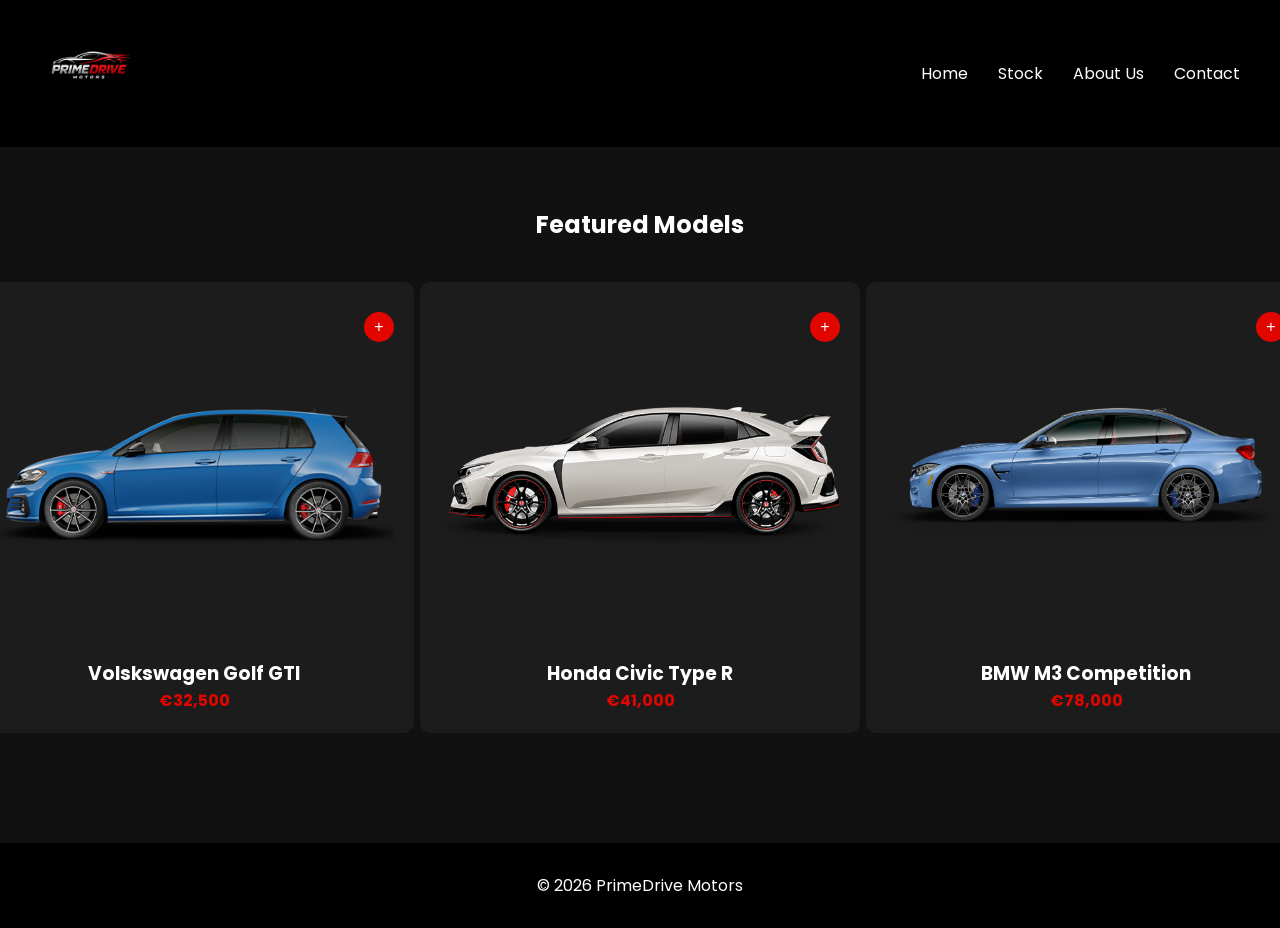
==== PrimeDriveMotors/PrimeDriveMotors-main/PrimeDriveMotors/index.html @ 5ed5bc42 "Add files via upload" ====
<!doctype html>
<html lang="en">
  <head>
    <meta charset="UTF-8" />
    <meta name="viewport" content="width=device-width, initial-scale=1.0" />
    <title>PrimeDrive Motors</title>
    <link rel="stylesheet" href="css/style.css" />
    <link
      href="https://fonts.googleapis.com/css2?family=Poppins:wght@300;400;600&display=swap"
      rel="stylesheet"
    />
  </head>
  <body>
    <header>
      <nav>
        <a href="index.html" class="logo">
          <img src="images/primedrive-logo.png" alt="PrimeDrive Motors" />
        </a>
        <ul>
          <li><a href="index.html">Home</a></li>
          <li><a href="stock.html">Stock</a></li>
          <li><a href="about.html">About Us</a></li>
          <li><a href="contact.html">Contact</a></li>
        </ul>
      </nav>
    </header>

    <section class="featured">
      <h2>Featured Models</h2>

      <div class="car-grid">
        <div class="car-card">
          <a href="contact.html">
            <img src="images/golfgit.png" alt="Golf GTI" />
          </a>

          <h3>Volskswagen Golf GTI</h3>
          <p class="price">€32,500</p>

            <button class="more-btn">+</button>
          
        </div>

        <div class="car-card">
          <a href="contact.html">
            <img src="images/typer.png" alt="Honda Type R" />
          </a>

          <h3>Honda Civic Type R</h3>
          <p class="price">€41,000</p>

          <button class="more-btn">+</button>
        </div>

        <div class="car-card">
          <a href="contact.html">
            <img src="images/m3.png" alt="BMW M3" />
          </a>

          <h3>BMW M3 Competition</h3>
          <p class="price">€78,000</p>
          
            <button class="more-btn">+</button>
          
        </div>
      </div>
    </section>

    <footer>
      <p>© 2026 PrimeDrive Motors</p>
    </footer>
  </body>
</html>
---- PrimeDriveMotors/PrimeDriveMotors-main/PrimeDriveMotors/css/style.css ----
/* RESET */
*{
    margin:0;
    padding:0;
    box-sizing:border-box;
}

/* BODY */

body{
    font-family: 'Poppins', sans-serif;
    background-color:#111;
    color:white;
}

/* NAVBAR */

header{
    background:#000;
    padding:20px 40px;
}

nav{
    display:flex;
    justify-content:space-between;
    align-items:center;
}

nav h1{
    font-size:24px;
}

nav ul{
    list-style:none;
    display:flex;
    gap:30px;
}

nav a{
    text-decoration:none;
    color:white;
    font-size:16px;
}

nav a:hover{
    color:#e10600;
}

/* FEATURED SECTION */

.featured{
    padding:60px;
}

.featured h2{
    text-align:center;
    margin-bottom:40px;
}

/* GRID */

.car-grid{
    display:grid;
    grid-template-columns:repeat(3,1fr);
    gap:30px;
}

/* CAR CARD */

.car-card{
    background:#1c1c1c;
    padding:20px;
    border-radius:10px;
    text-align:center;
    transition:0.3s;
}

.car-card img{
    width:100%;
    height:350px;
    object-fit:contain;
}

.car-card:hover{
    transform:scale(1.05);
    box-shadow:0 0 20px rgba(0,0,0,0.8);
}

/* PRICE */

.car-card p{
    color:#e10600;
    font-weight:bold;
}

/* FOOTER */

footer{
    text-align:center;
    padding:30px;
    background:#000;
    margin-top:50px;
}

/* LOGO */

.logo img{
    height: 100px;
}

/* CAR GRID */

.car-grid{
    display:grid;
    justify-content: center;
    gap: 6px;
    flex-wrap: wrap;
}

/* CAR CARD */

.car-card{
    
    background: #1c1c1c;
    padding: 20px;
    border-radius: 10px;
    text-align: center;
    transition: 0.3s;
    position: relative;
}

/* CAR IMAGE */

.car-card img{
    width: 400px;
    border-radius:8px;
    transition: 0.3s;
}

/* PRICE */

.price{
    color:#e10600;
    font-weight:bold;
    margin-top: 5px 0;
}

/* MORE BUTTON */

.more-btn{
    position: absolute;
    top: 20px;
    right: 20px;

    background:#e10600;
    border:none;
    color:white;
    font-size:16px;
    width:30px;
    height:30px;
    border-radius:50%;
    cursor:pointer;
    margin-top:10px;
    transition:0.3s;
}

.more-btn:hover{
    background: white;
    color: #e10600;
}

/* HOVER EFFECT */

.car-card:hover{
    transform:scale(1.05);
    box-shadow:0 0 20px rgba(0,0,0,0.8);
}

/* HOVER ANIMATION */

.car-card:hover img{
transform:scale(1.1);
}
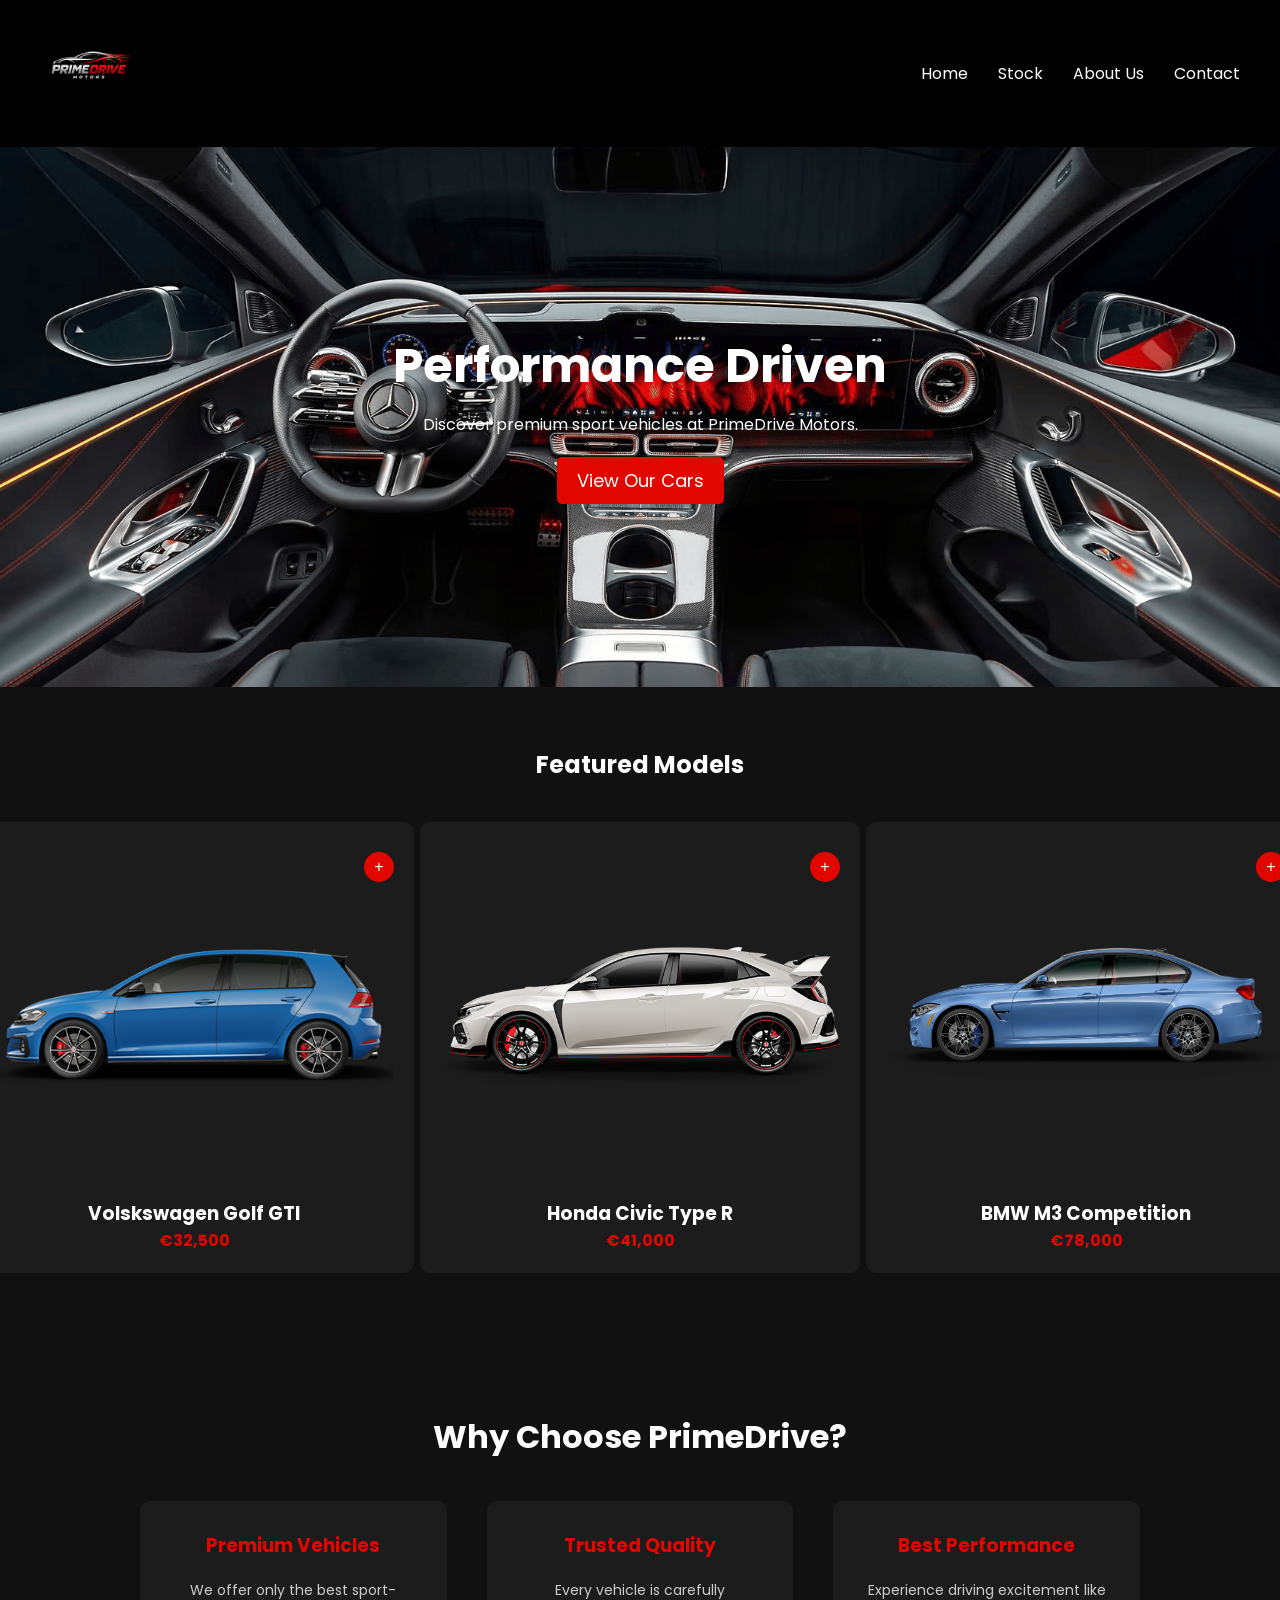
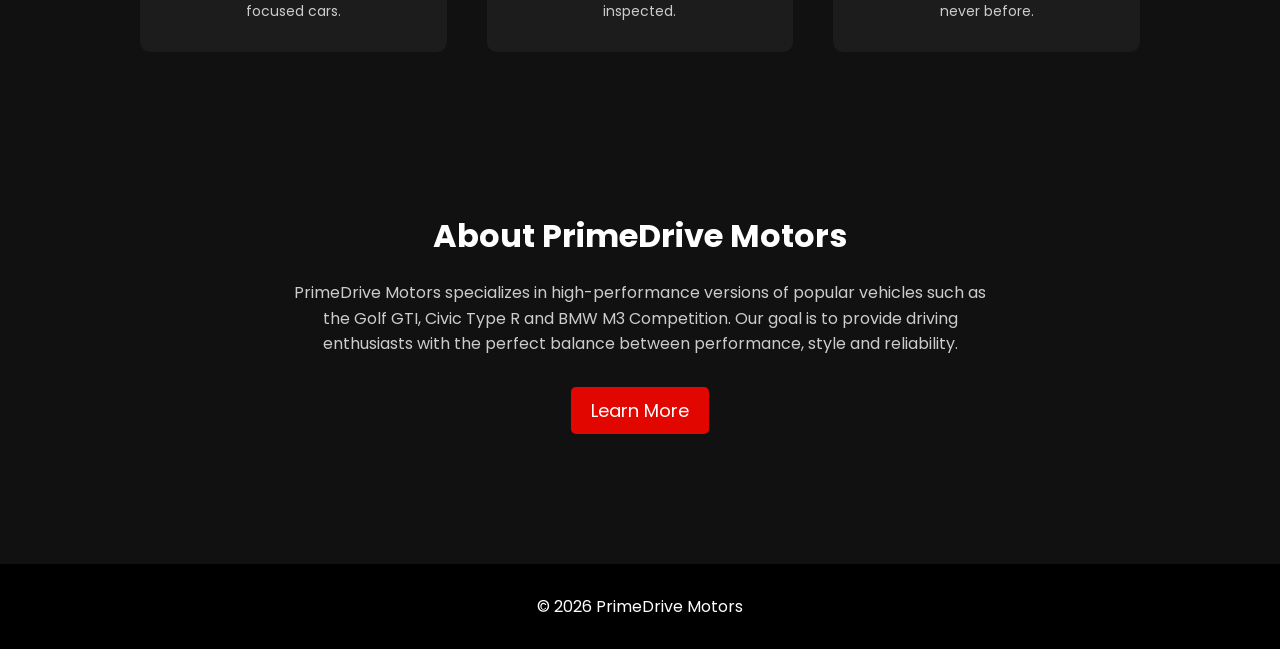
==== commit a1633699: "Add files via upload" ====
--- a/PrimeDriveMotors/PrimeDriveMotors-main/PrimeDriveMotors/index.html
+++ b/PrimeDriveMotors/PrimeDriveMotors-main/PrimeDriveMotors/index.html
@@ -24,6 +24,14 @@
         </ul>
       </nav>
     </header>
+
+    <section class="hero">
+      <div class="hero-content">
+        <h2>Performance Driven</h2>
+        <p>Discover premium sport vehicles at PrimeDrive Motors.</p>
+        <a href="stock.html" class="hero-btn">View Our Cars</a>
+      </div>
+    </section>
 
     <section class="featured">
       <h2>Featured Models</h2>
@@ -66,8 +74,47 @@
       </div>
     </section>
 
-    <footer>
+    <section class="why">
+
+<h2>Why Choose PrimeDrive?</h2>
+
+<div class="why-grid">
+
+<div>
+<h3>Premium Vehicles</h3>
+<p>We offer only the best sport-focused cars.</p>
+</div>
+
+<div>
+<h3>Trusted Quality</h3>
+<p>Every vehicle is carefully inspected.</p>
+</div>
+
+<div>
+<h3>Best Performance</h3>
+<p>Experience driving excitement like never before.</p>
+</div>
+
+</div>
+
+</section>
+
+    <section class="about-preview">
+
+<h2>About PrimeDrive Motors</h2>
+
+<p>
+PrimeDrive Motors specializes in high-performance versions of popular vehicles such as the Golf GTI, Civic Type R and BMW M3 Competition. Our goal is to provide driving enthusiasts with the perfect balance between performance, style and reliability.
+</p>
+
+<a href="about.html" class="hero-btn">Learn More</a>
+
+</section>
+    
+  </body>
+
+  <footer>
       <p>© 2026 PrimeDrive Motors</p>
     </footer>
-  </body>
+
 </html>
--- a/PrimeDriveMotors/PrimeDriveMotors-main/PrimeDriveMotors/css/style.css
+++ b/PrimeDriveMotors/PrimeDriveMotors-main/PrimeDriveMotors/css/style.css
@@ -180,4 +180,104 @@
 
 .car-card:hover img{
 transform:scale(1.1);
-}+}
+
+/* HERO SECTION */
+
+.hero{
+    height: 60vh;
+    background: url('../images/hero.png') center/cover no-repeat;
+    display: flex;
+    flex-direction: column;
+    justify-content: center;
+    align-items: center;
+    text-align: center;
+}
+
+.hero h2{
+    font-size: 48px;
+    margin-bottom: 10px;
+}
+
+.hero p{
+    margin-bottom: 20px;
+}
+
+.hero-btn{
+    background:#e10600;
+    color:white;
+    padding: 10px 20px;
+    text-decoration:none;
+    font-size:18px;
+    border-radius:5px;
+    transition:0.3s;
+    display: inline-block;
+}
+
+/* WHY CHOOSE SECTION */
+
+.why{
+    padding: 80px 40px;
+    text-align: center;
+}
+
+.why h2{
+    font-size: 32px;
+    margin-bottom: 40px;
+}
+
+.why-grid{
+    display: grid;
+    grid-template-columns: repeat(3, 1fr);
+    gap: 40px;
+    max-width: 1000px;
+    margin: 0 auto;
+}
+
+.why-grid div{
+    background: #1c1c1c;
+    padding: 30px;
+    border-radius: 10px;
+    transition: 0.3s;
+}
+
+.why-grid div:hover{
+    transform: scale(-5px);
+    box-shadow: 0 0 20px rgba(0,0,0,0.6);
+}
+
+.why-grid h3{
+    margin-bottom: 20px;
+    color: #e10600;
+}
+
+.why-grid p{
+    font-size: 14px;
+    color: #ccc;
+}
+/* ABOUT SECTION */
+
+.about-preview{
+    padding:80px 40px;
+    text-align: center;
+    max-width: 800px;
+    margin:  auto;
+}
+
+.about-preview h2{
+    font-size: 32px;
+    margin-bottom: 20px;
+}
+
+.about-preview p{
+    color: #ccc;
+    line-height: 1.6;
+    margin-bottom: 30px;
+}
+
+.about-preview a:hover{
+    background-color: #b80000;
+}
+
+
+
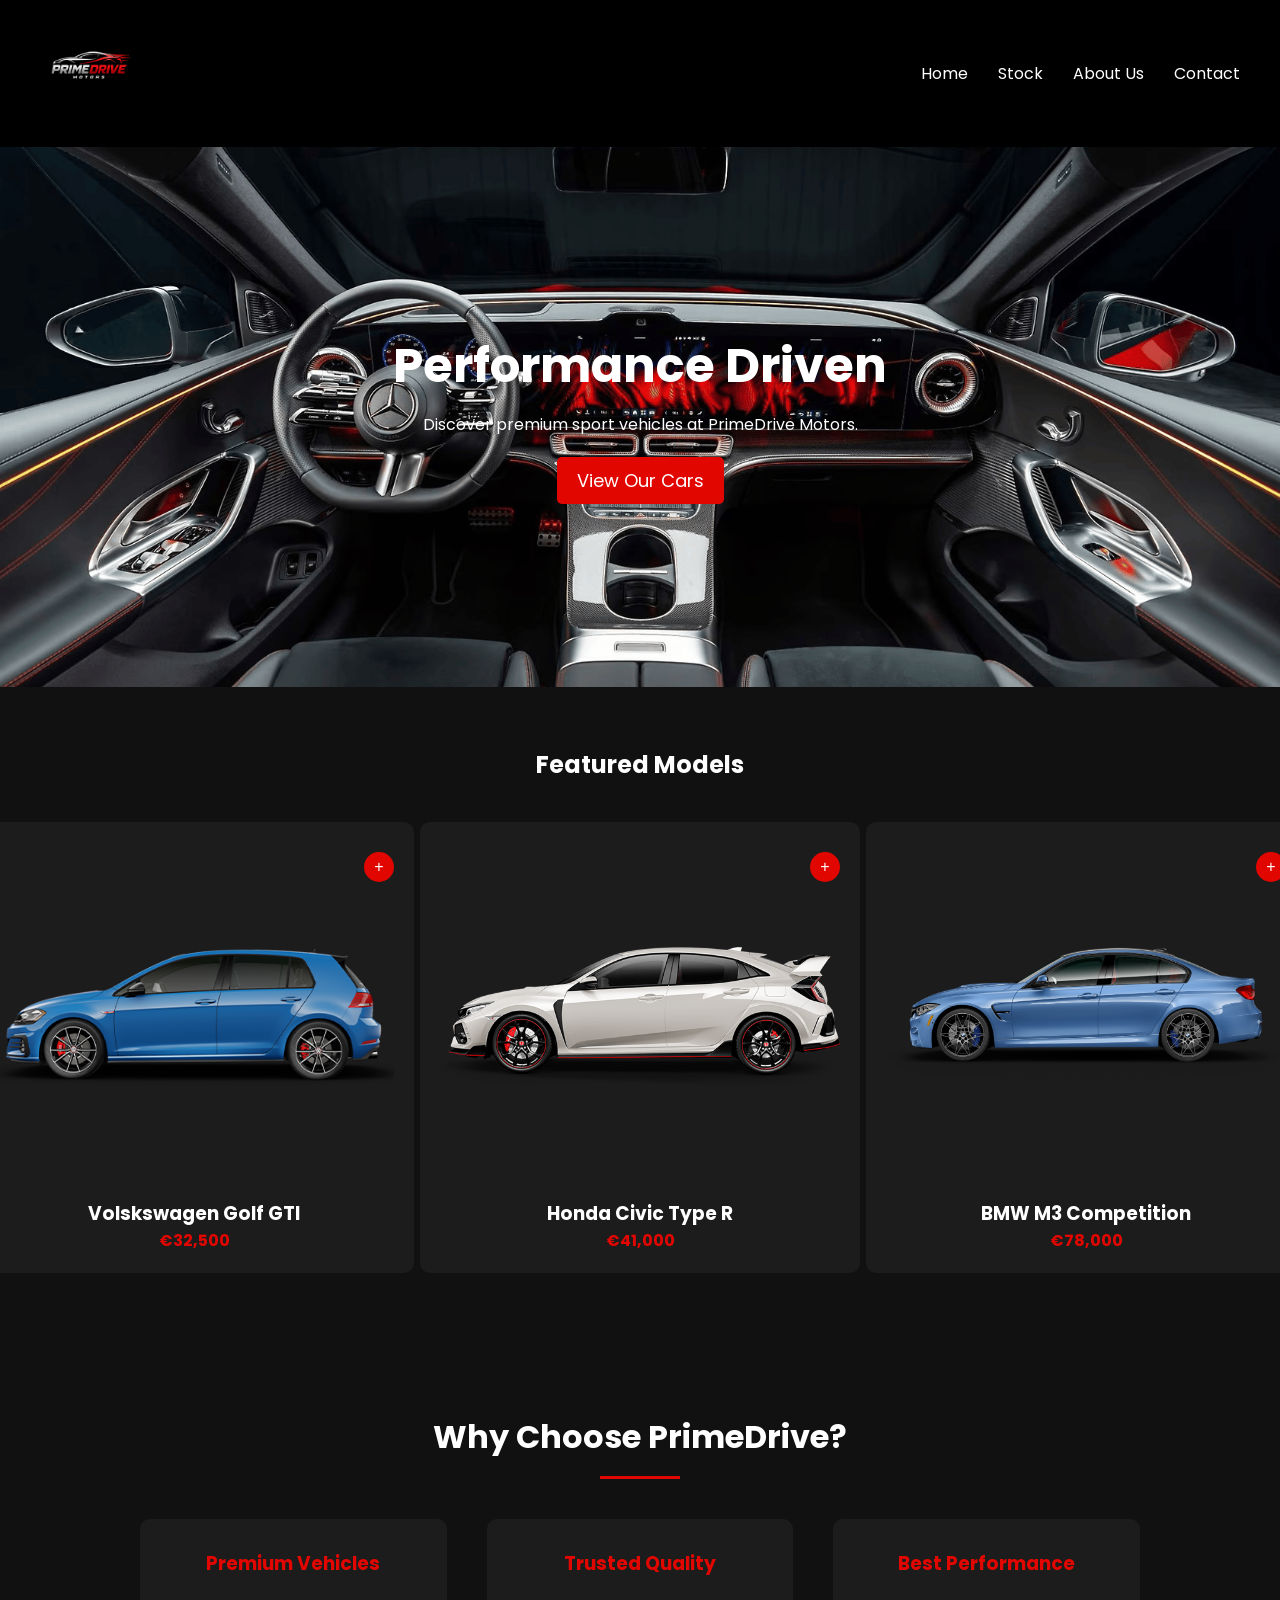
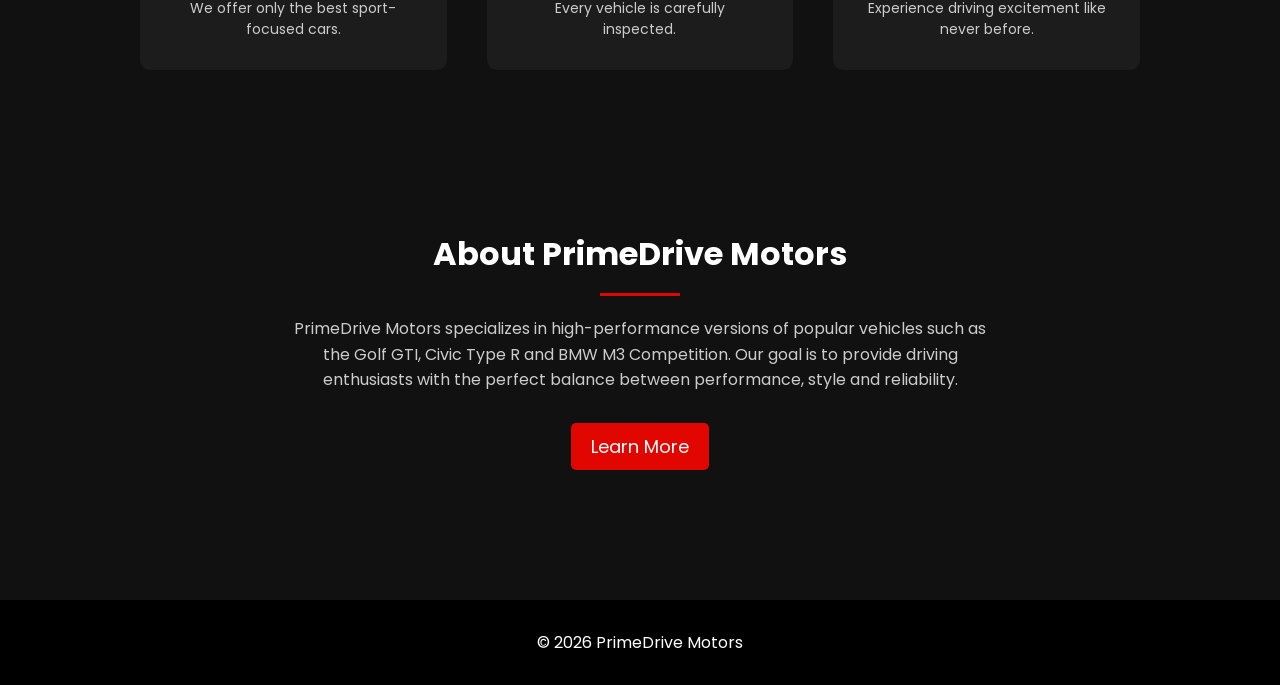
==== commit e775c874: "Add files via upload" ====
--- a/PrimeDriveMotors/PrimeDriveMotors-main/PrimeDriveMotors/index.html
+++ b/PrimeDriveMotors/PrimeDriveMotors-main/PrimeDriveMotors/index.html
@@ -76,7 +76,7 @@
 
     <section class="why">
 
-<h2>Why Choose PrimeDrive?</h2>
+<h2 class="section-title">Why Choose PrimeDrive?</h2>
 
 <div class="why-grid">
 
@@ -101,7 +101,7 @@
 
     <section class="about-preview">
 
-<h2>About PrimeDrive Motors</h2>
+<h2 class="section-title">About PrimeDrive Motors</h2>
 
 <p>
 PrimeDrive Motors specializes in high-performance versions of popular vehicles such as the Golf GTI, Civic Type R and BMW M3 Competition. Our goal is to provide driving enthusiasts with the perfect balance between performance, style and reliability.
--- a/PrimeDriveMotors/PrimeDriveMotors-main/PrimeDriveMotors/css/style.css
+++ b/PrimeDriveMotors/PrimeDriveMotors-main/PrimeDriveMotors/css/style.css
@@ -279,5 +279,309 @@
     background-color: #b80000;
 }
 
-
-
+/* STOCK PAGE */
+
+.stock{
+    padding:80px 40px;
+    text-align:center;
+}
+
+.stock h2{
+    font-size:32px;
+    margin-bottom:50px;
+}
+
+/* GRID DOS CARROS */
+
+.stock .car-grid{
+    display:grid;
+    grid-template-columns:repeat(auto-fit, minmax(280px,1fr));
+    gap:40px;
+    max-width:1200px;
+    margin:auto;
+}
+
+/* CARD */
+
+.stock .car-card{
+    background:#1c1c1c;
+    padding:20px;
+    border-radius:10px;
+    text-align:center;
+    transition:0.3s;
+    position:relative;
+}
+
+/* IMAGEM */
+
+.stock .car-card img{
+    width:100%;
+    height:220px;
+    object-fit:contain;
+    transition:0.3s;
+}
+
+/* CAR NAME */
+
+.stock .car-card h3{
+    margin-top:15px;
+    font-size:18px;
+}
+
+/* PRICE */
+
+.stock .price{
+    color:#e10600;
+    font-weight:bold;
+    margin:10px 0;
+}
+
+/* STOCK PAGE */
+
+.stock{
+    padding:80px 40px;
+    text-align:center;
+}
+
+.stock h2{
+    font-size:32px;
+    margin-bottom:50px;
+}
+
+/* CARS GRID */
+
+.stock .car-grid{
+    display:grid;
+    grid-template-columns:repeat(auto-fit, minmax(400px,1fr));
+    gap:50px;
+    max-width:1500px;
+    margin:auto;
+}
+
+/* STOCK IMAGE */
+
+.stock .car-card img{
+    width:100%;
+    height:350px;
+    object-fit:contain;
+    transition:0.3s;
+}
+
+/* CAR NAME */
+
+.stock .car-card h3{
+    margin-top:15px;
+    font-size:18px;
+}
+
+/* PRICE */
+
+.stock .price{
+    color:#e10600;
+    font-weight:bold;
+    margin:10px 0;
+}
+
+/* BUTTON */
+
+.stock .hero-btn{
+    display:inline-block;
+    background:#e10600;
+    color:white;
+    padding:8px 18px;
+    border-radius:5px;
+    text-decoration:none;
+    font-size:14px;
+    transition:0.3s;
+}
+
+.stock .hero-btn:hover{
+    background:#b80000;
+}
+
+/* HOVER */
+
+.stock .car-card:hover{
+    transform:translateY(-6px);
+    box-shadow:0 10px 25px rgba(0,0,0,0.7);
+}
+
+.stock .car-card:hover img{
+    transform:scale(1.05);
+}
+
+/* IMAGE */
+
+.stock .car-card{
+    background:#1c1c1c;
+    padding:30px;
+    border-radius:10px;
+    text-align:center;
+    transition:0.3s;
+}
+
+/* ABOUT GRID */
+
+.about-grid{
+display:grid;
+grid-template-columns:repeat(auto-fit, minmax(300px,1fr));
+gap:40px;
+margin-top:60px;
+}
+
+/* ABOUT BOX */
+
+.about-box{
+background:#1c1c1c;
+padding:30px;
+border-radius:10px;
+text-align:center;
+transition:0.3s;
+}
+
+.about-box:hover{
+transform:translateY(-5px);
+box-shadow:0 10px 25px rgba(0,0,0,0.6);
+}
+
+.about-box h3{
+color:#e10600;
+margin-bottom:15px;
+}
+
+.about-box p{
+color:#ccc;
+font-size:14px;
+}
+
+.brands{
+margin-top:70px;
+text-align:center;
+}
+
+.brands h3{
+font-size:24px;
+margin-bottom:15px;
+color:#e10600;
+}
+
+.brands p{
+color:#ccc;
+max-width:700px;
+margin:auto;
+}
+
+.about-page img{
+width:100%;
+max-width:900px;
+margin:40px auto;
+display:block;
+border-radius:10px;
+}
+
+.about-quote{
+margin-top:50px;
+font-style:italic;
+color:#888;
+}
+
+.about-page h2{
+font-size:36px;
+margin-top:40px;
+margin-bottom:20px;
+text-align:center;
+}
+
+.about-page p{
+max-width:800px;
+margin:0 auto 20px auto;
+text-align:center;
+color:#ccc;
+line-height:1.7;
+}
+
+.about-page{
+padding:100px 40px;
+max-width:1200px;
+margin:auto;
+}
+
+.about-page h2::after{
+content:"";
+display:block;
+width:80px;
+height:3px;
+background:#e10600;
+margin:15px auto;
+}
+
+/* CONTACT PAGE */
+
+.contact{
+padding:100px 40px;
+text-align:center;
+max-width:700px;
+margin:auto;
+}
+
+.contact h2{
+font-size:36px;
+margin-bottom:20px;
+}
+
+.contact p{
+color:#ccc;
+margin-bottom:40px;
+}
+
+.contact form{
+display:flex;
+flex-direction:column;
+gap:20px;
+}
+
+.contact input,
+.contact select,
+.contact textarea{
+padding:12px;
+border:none;
+border-radius:5px;
+background:#1c1c1c;
+color:white;
+font-family:'Poppins', sans-serif;
+}
+
+.contact textarea{
+height:120px;
+resize:none;
+}
+
+.contact button{
+background:#e10600;
+color:white;
+border:none;
+padding:12px;
+border-radius:5px;
+font-size:16px;
+cursor:pointer;
+transition:0.3s;
+}
+
+.contact button:hover{
+background:#b80000;
+}
+
+.section-title{
+text-align:center;
+font-size:36px;
+margin-bottom:20px;
+}
+
+.section-title::after{
+content:"";
+display:block;
+width:80px;
+height:3px;
+background:#e10600;
+margin:15px auto;
+}
